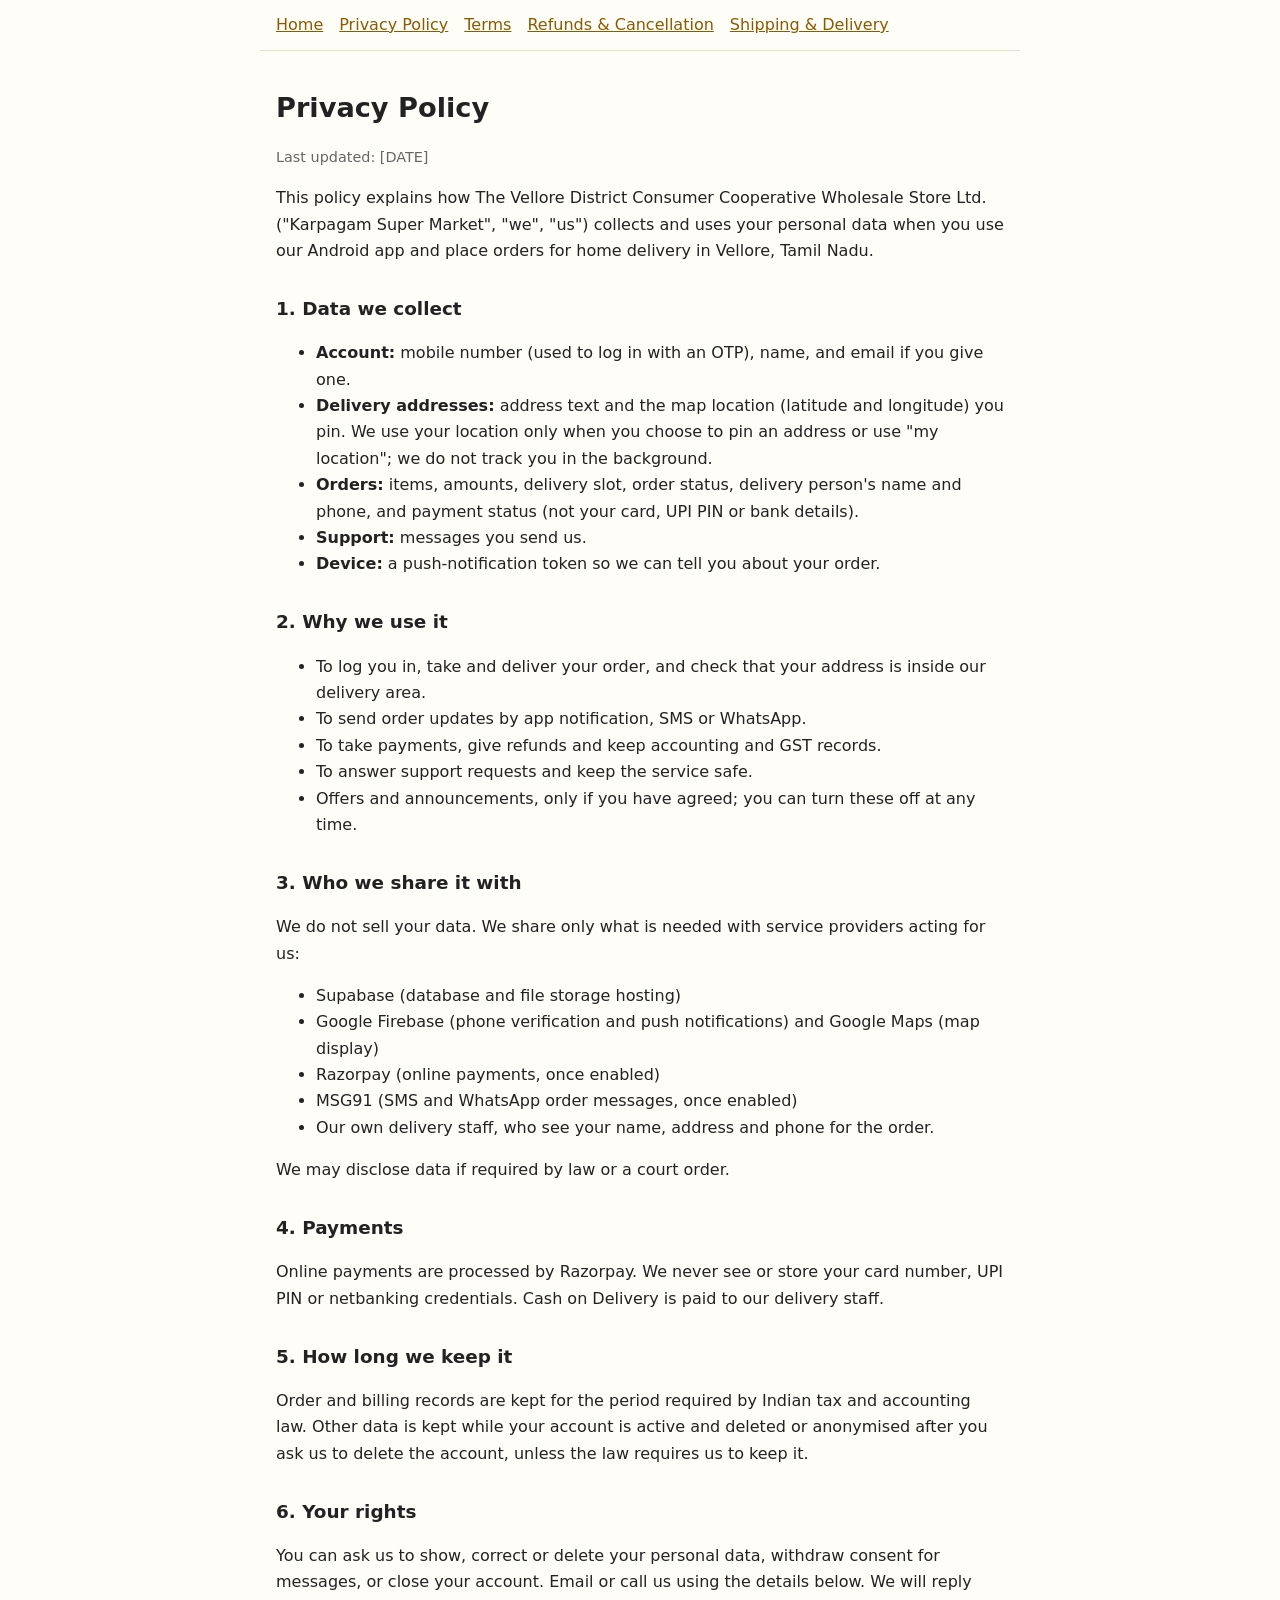
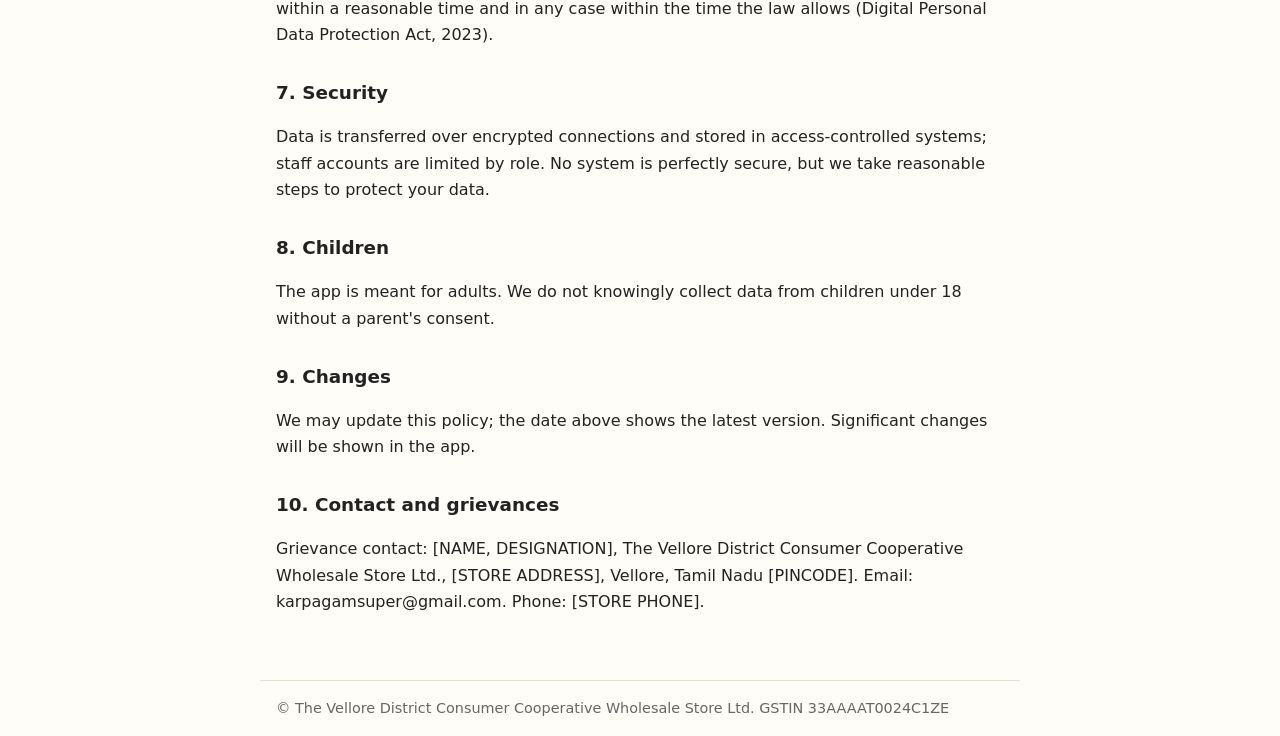
==== privacy-policy.html @ 53f0761e "Policy pages for Karpagam Super Market Co-Authored-By: Claude Sonnet 5.5 <noreply@anthropic.com>" ====
<!doctype html>
<html lang="en"><head><meta charset="utf-8"><meta name="viewport" content="width=device-width,initial-scale=1">
<title>Privacy Policy - Karpagam Super Market</title><link rel="stylesheet" href="style.css"></head><body>
<nav><a href="index.html">Home</a><a href="privacy-policy.html">Privacy Policy</a><a href="terms-and-conditions.html">Terms</a><a href="refund-cancellation-policy.html">Refunds &amp; Cancellation</a><a href="shipping-delivery-policy.html">Shipping &amp; Delivery</a></nav>
<main>
<h1>Privacy Policy</h1>
<p class="updated">Last updated: [DATE]</p>
<p>This policy explains how The Vellore District Consumer Cooperative Wholesale Store Ltd. ("Karpagam Super Market", "we", "us") collects and uses your personal data when you use our Android app and place orders for home delivery in Vellore, Tamil Nadu.</p>

<h2>1. Data we collect</h2>
<ul>
<li><strong>Account:</strong> mobile number (used to log in with an OTP), name, and email if you give one.</li>
<li><strong>Delivery addresses:</strong> address text and the map location (latitude and longitude) you pin. We use your location only when you choose to pin an address or use "my location"; we do not track you in the background.</li>
<li><strong>Orders:</strong> items, amounts, delivery slot, order status, delivery person's name and phone, and payment status (not your card, UPI PIN or bank details).</li>
<li><strong>Support:</strong> messages you send us.</li>
<li><strong>Device:</strong> a push-notification token so we can tell you about your order.</li>
</ul>

<h2>2. Why we use it</h2>
<ul>
<li>To log you in, take and deliver your order, and check that your address is inside our delivery area.</li>
<li>To send order updates by app notification, SMS or WhatsApp.</li>
<li>To take payments, give refunds and keep accounting and GST records.</li>
<li>To answer support requests and keep the service safe.</li>
<li>Offers and announcements, only if you have agreed; you can turn these off at any time.</li>
</ul>

<h2>3. Who we share it with</h2>
<p>We do not sell your data. We share only what is needed with service providers acting for us:</p>
<ul>
<li>Supabase (database and file storage hosting)</li>
<li>Google Firebase (phone verification and push notifications) and Google Maps (map display)</li>
<li>Razorpay (online payments, once enabled)</li>
<li>MSG91 (SMS and WhatsApp order messages, once enabled)</li>
<li>Our own delivery staff, who see your name, address and phone for the order.</li>
</ul>
<p>We may disclose data if required by law or a court order.</p>

<h2>4. Payments</h2>
<p>Online payments are processed by Razorpay. We never see or store your card number, UPI PIN or netbanking credentials. Cash on Delivery is paid to our delivery staff.</p>

<h2>5. How long we keep it</h2>
<p>Order and billing records are kept for the period required by Indian tax and accounting law. Other data is kept while your account is active and deleted or anonymised after you ask us to delete the account, unless the law requires us to keep it.</p>

<h2>6. Your rights</h2>
<p>You can ask us to show, correct or delete your personal data, withdraw consent for messages, or close your account. Email or call us using the details below. We will reply within a reasonable time and in any case within the time the law allows (Digital Personal Data Protection Act, 2023).</p>

<h2>7. Security</h2>
<p>Data is transferred over encrypted connections and stored in access-controlled systems; staff accounts are limited by role. No system is perfectly secure, but we take reasonable steps to protect your data.</p>

<h2>8. Children</h2>
<p>The app is meant for adults. We do not knowingly collect data from children under 18 without a parent's consent.</p>

<h2>9. Changes</h2>
<p>We may update this policy; the date above shows the latest version. Significant changes will be shown in the app.</p>

<h2>10. Contact and grievances</h2>
<p>Grievance contact: [NAME, DESIGNATION], The Vellore District Consumer Cooperative Wholesale Store Ltd., [STORE ADDRESS], Vellore, Tamil Nadu [PINCODE]. Email: karpagamsuper@gmail.com. Phone: [STORE PHONE].</p>
</main>
<footer>&copy; The Vellore District Consumer Cooperative Wholesale Store Ltd. GSTIN 33AAAAT0024C1ZE</footer>
</body></html>
---- style.css ----
:root { --bg:#fffdf7; --fg:#222; --muted:#666; --accent:#8a5a00; --line:#e6dfcc; }
@media (prefers-color-scheme: dark) { :root { --bg:#181611; --fg:#eee; --muted:#aaa; --accent:#e0b04a; --line:#3a352a; } }
* { box-sizing:border-box; }
body { margin:0; background:var(--bg); color:var(--fg); font:16px/1.65 system-ui,-apple-system,"Segoe UI",sans-serif; }
main { max-width:760px; margin:0 auto; padding:24px 16px 48px; }
nav { display:flex; flex-wrap:wrap; gap:8px 16px; padding:12px 16px; border-bottom:1px solid var(--line); max-width:760px; margin:0 auto; }
a { color:var(--accent); }
h1 { font-size:1.7rem; margin:.4em 0 .2em; }
h2 { font-size:1.15rem; margin:1.6em 0 .4em; }
.updated { color:var(--muted); font-size:.9rem; }
footer { max-width:760px; margin:0 auto; padding:16px; border-top:1px solid var(--line); color:var(--muted); font-size:.9rem; }
table { border-collapse:collapse; width:100%; }
th,td { border:1px solid var(--line); padding:8px; text-align:left; vertical-align:top; }
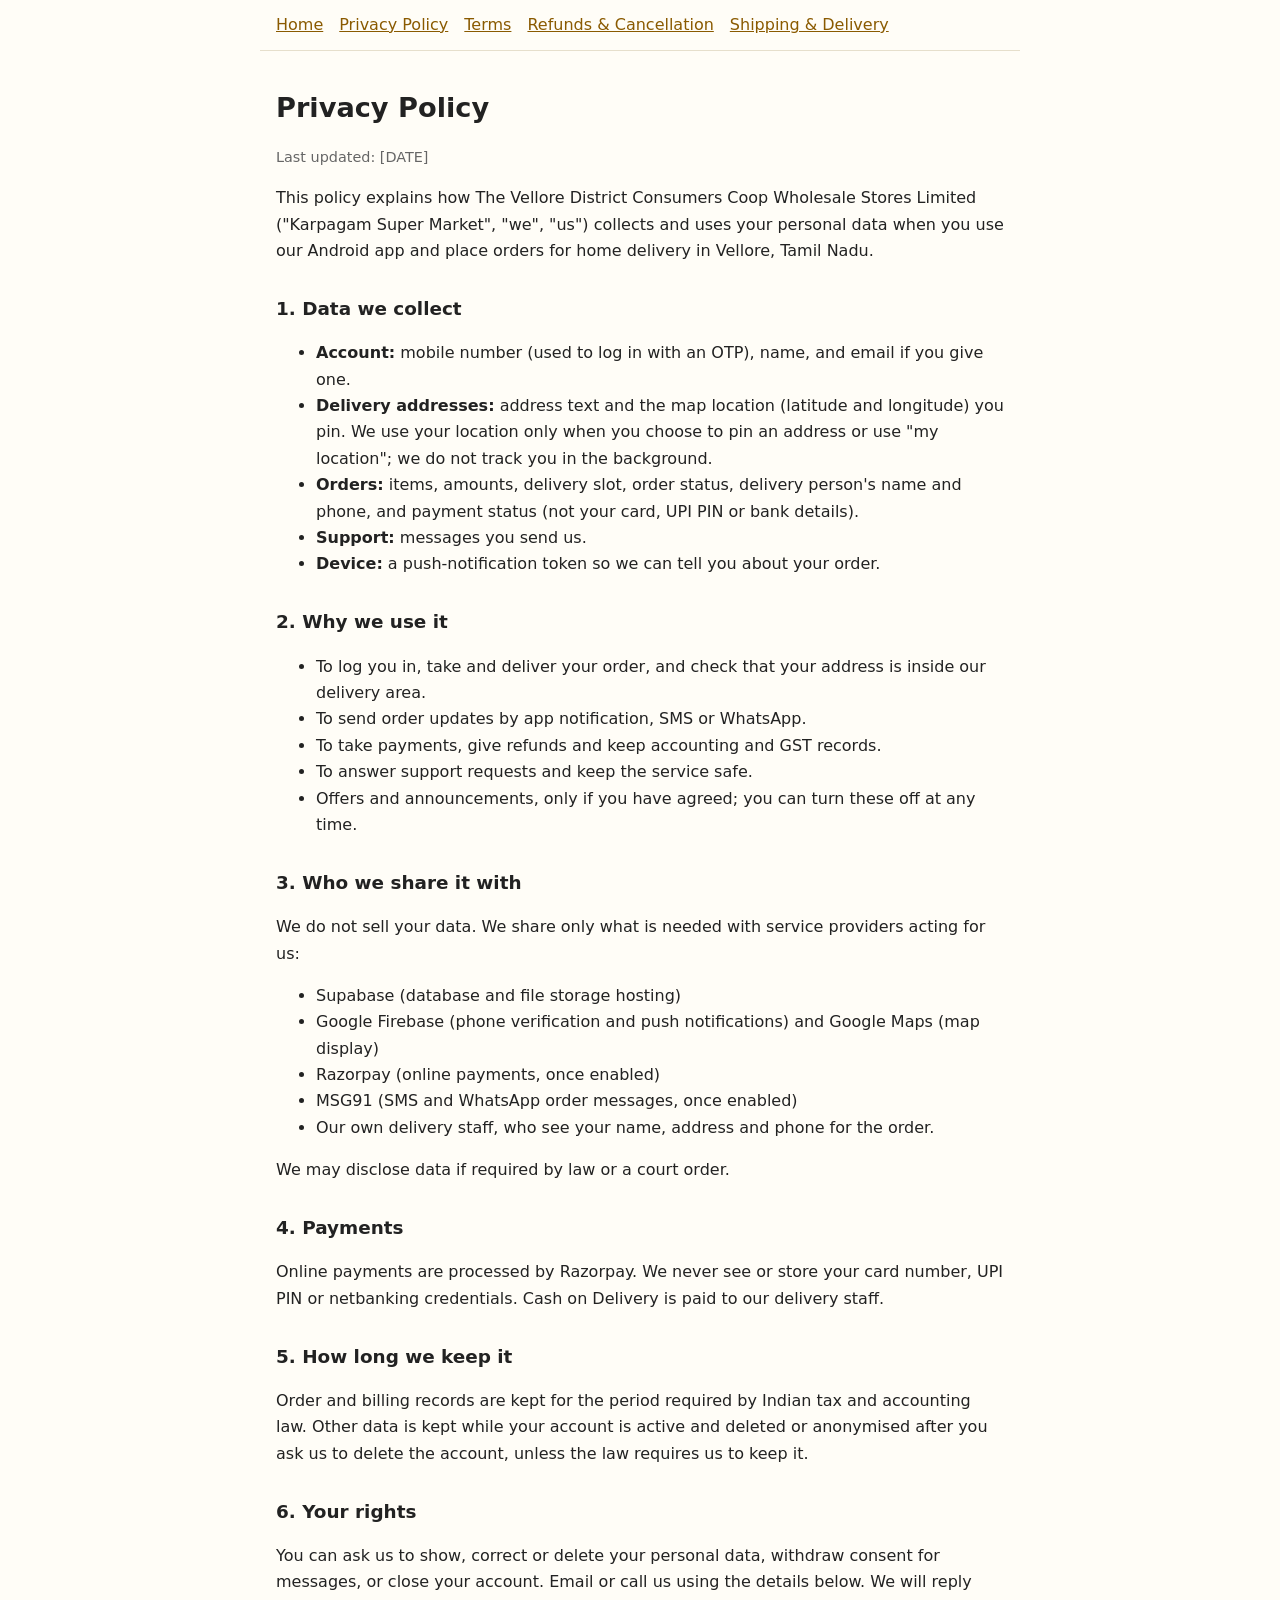
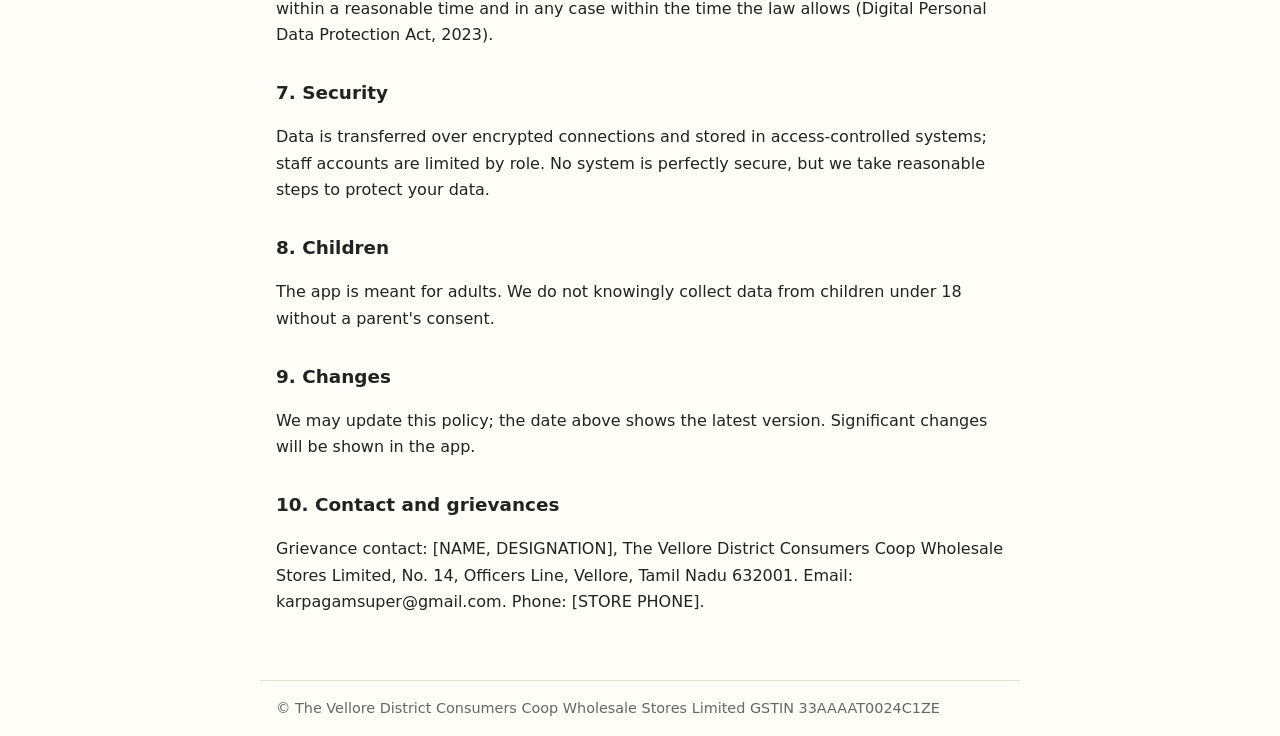
==== commit 82b99be0: "Fill store address and legal name Co-Authored-By: Claude Sonnet 5.5 <noreply@anthropic.com>" ====
--- a/privacy-policy.html
+++ b/privacy-policy.html
@@ -5,7 +5,7 @@
 <main>
 <h1>Privacy Policy</h1>
 <p class="updated">Last updated: [DATE]</p>
-<p>This policy explains how The Vellore District Consumer Cooperative Wholesale Store Ltd. ("Karpagam Super Market", "we", "us") collects and uses your personal data when you use our Android app and place orders for home delivery in Vellore, Tamil Nadu.</p>
+<p>This policy explains how The Vellore District Consumers Coop Wholesale Stores Limited ("Karpagam Super Market", "we", "us") collects and uses your personal data when you use our Android app and place orders for home delivery in Vellore, Tamil Nadu.</p>
 
 <h2>1. Data we collect</h2>
 <ul>
@@ -55,7 +55,7 @@
 <p>We may update this policy; the date above shows the latest version. Significant changes will be shown in the app.</p>
 
 <h2>10. Contact and grievances</h2>
-<p>Grievance contact: [NAME, DESIGNATION], The Vellore District Consumer Cooperative Wholesale Store Ltd., [STORE ADDRESS], Vellore, Tamil Nadu [PINCODE]. Email: karpagamsuper@gmail.com. Phone: [STORE PHONE].</p>
+<p>Grievance contact: [NAME, DESIGNATION], The Vellore District Consumers Coop Wholesale Stores Limited, No. 14, Officers Line, Vellore, Tamil Nadu 632001. Email: karpagamsuper@gmail.com. Phone: [STORE PHONE].</p>
 </main>
-<footer>&copy; The Vellore District Consumer Cooperative Wholesale Store Ltd. GSTIN 33AAAAT0024C1ZE</footer>
+<footer>&copy; The Vellore District Consumers Coop Wholesale Stores Limited GSTIN 33AAAAT0024C1ZE</footer>
 </body></html>
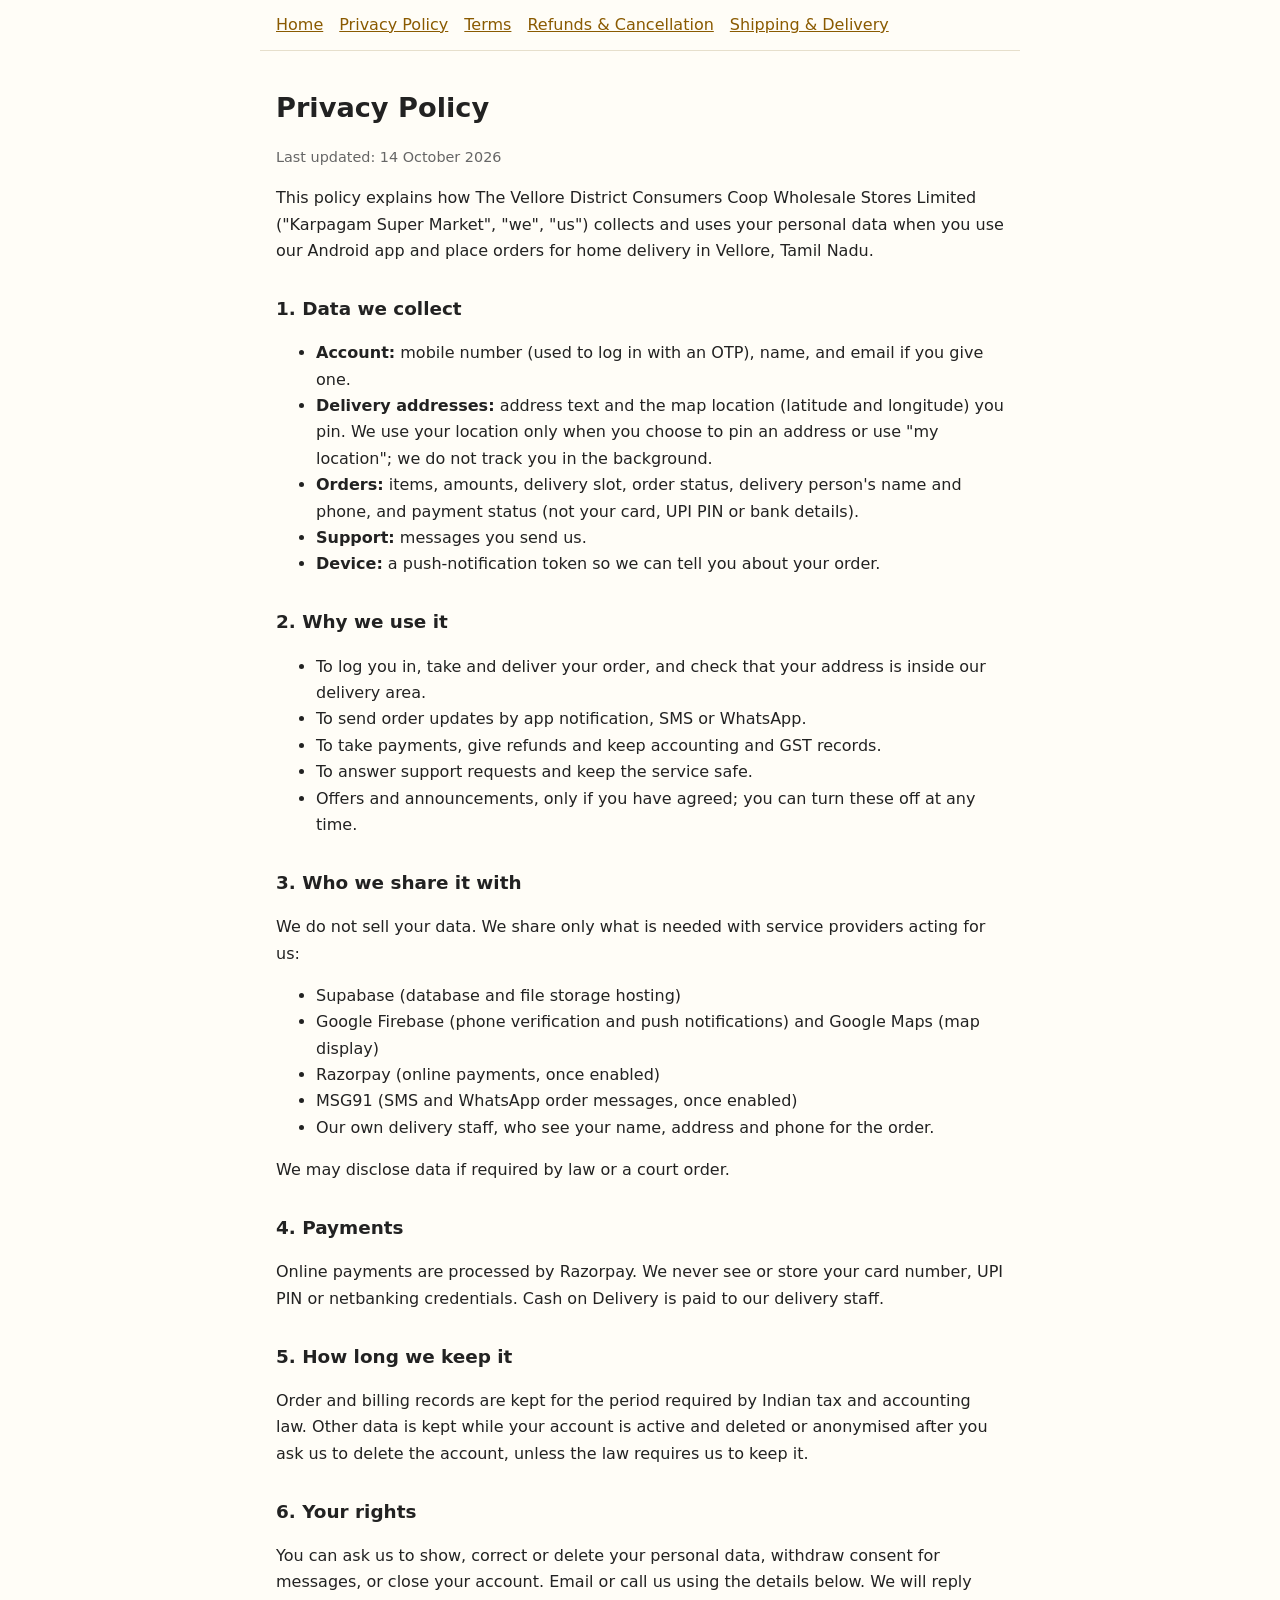
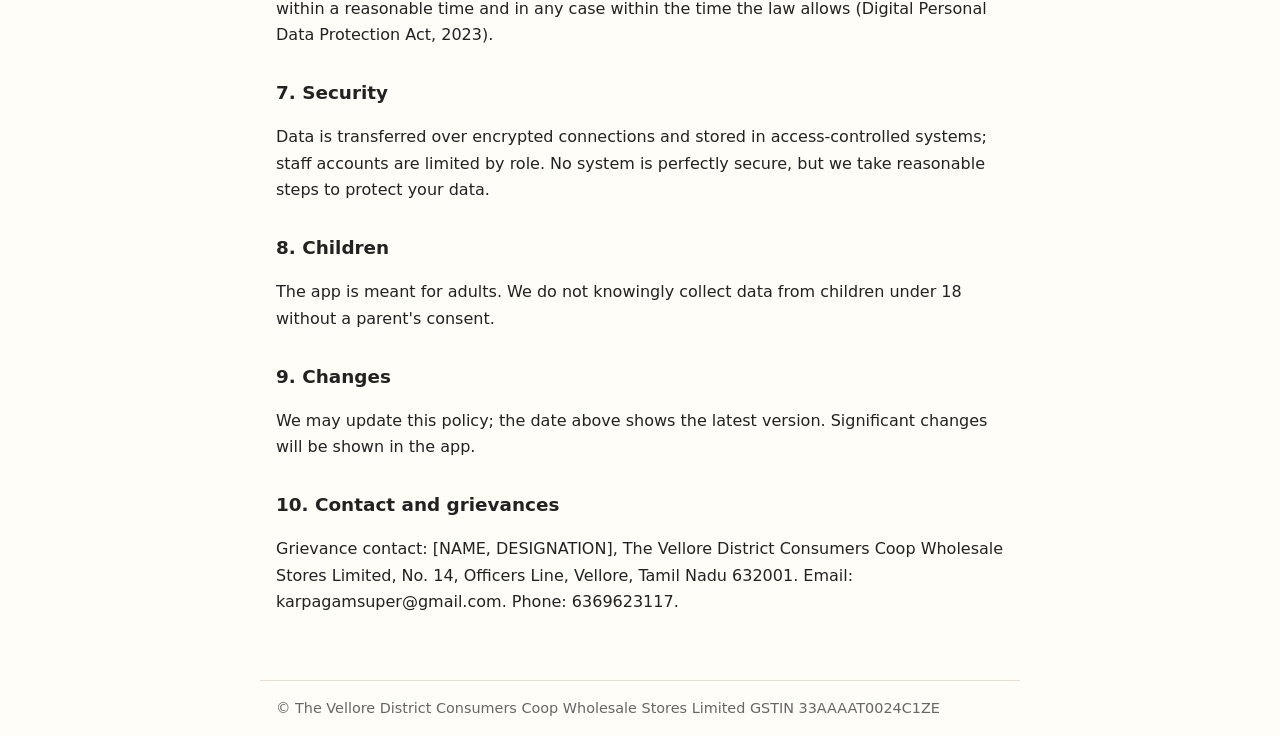
==== commit ee689882: "Fill store phone, hours and date Co-Authored-By: Claude Sonnet 5.5 <noreply@anthropic.com>" ====
--- a/privacy-policy.html
+++ b/privacy-policy.html
@@ -4,7 +4,7 @@
 <nav><a href="index.html">Home</a><a href="privacy-policy.html">Privacy Policy</a><a href="terms-and-conditions.html">Terms</a><a href="refund-cancellation-policy.html">Refunds &amp; Cancellation</a><a href="shipping-delivery-policy.html">Shipping &amp; Delivery</a></nav>
 <main>
 <h1>Privacy Policy</h1>
-<p class="updated">Last updated: [DATE]</p>
+<p class="updated">Last updated: 14 October 2026</p>
 <p>This policy explains how The Vellore District Consumers Coop Wholesale Stores Limited ("Karpagam Super Market", "we", "us") collects and uses your personal data when you use our Android app and place orders for home delivery in Vellore, Tamil Nadu.</p>
 
 <h2>1. Data we collect</h2>
@@ -55,7 +55,7 @@
 <p>We may update this policy; the date above shows the latest version. Significant changes will be shown in the app.</p>
 
 <h2>10. Contact and grievances</h2>
-<p>Grievance contact: [NAME, DESIGNATION], The Vellore District Consumers Coop Wholesale Stores Limited, No. 14, Officers Line, Vellore, Tamil Nadu 632001. Email: karpagamsuper@gmail.com. Phone: [STORE PHONE].</p>
+<p>Grievance contact: [NAME, DESIGNATION], The Vellore District Consumers Coop Wholesale Stores Limited, No. 14, Officers Line, Vellore, Tamil Nadu 632001. Email: karpagamsuper@gmail.com. Phone: 6369623117.</p>
 </main>
 <footer>&copy; The Vellore District Consumers Coop Wholesale Stores Limited GSTIN 33AAAAT0024C1ZE</footer>
 </body></html>
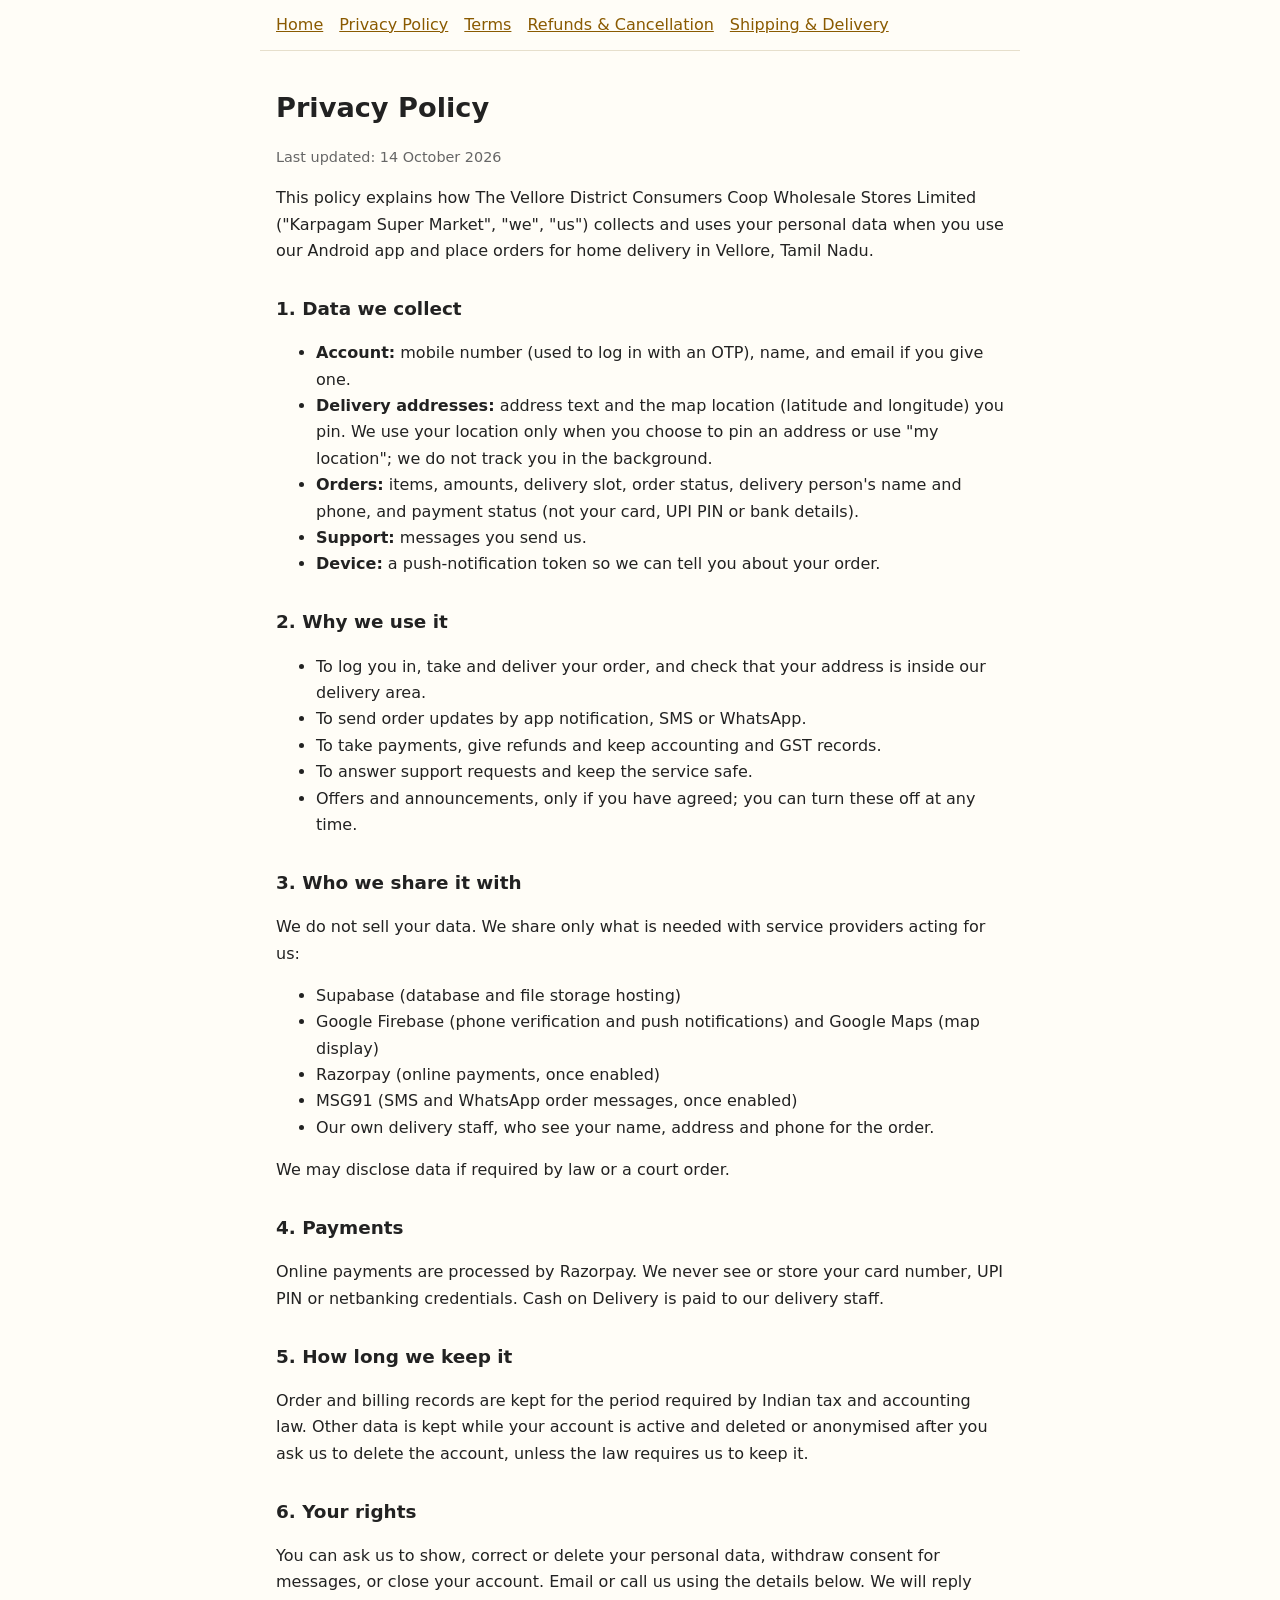
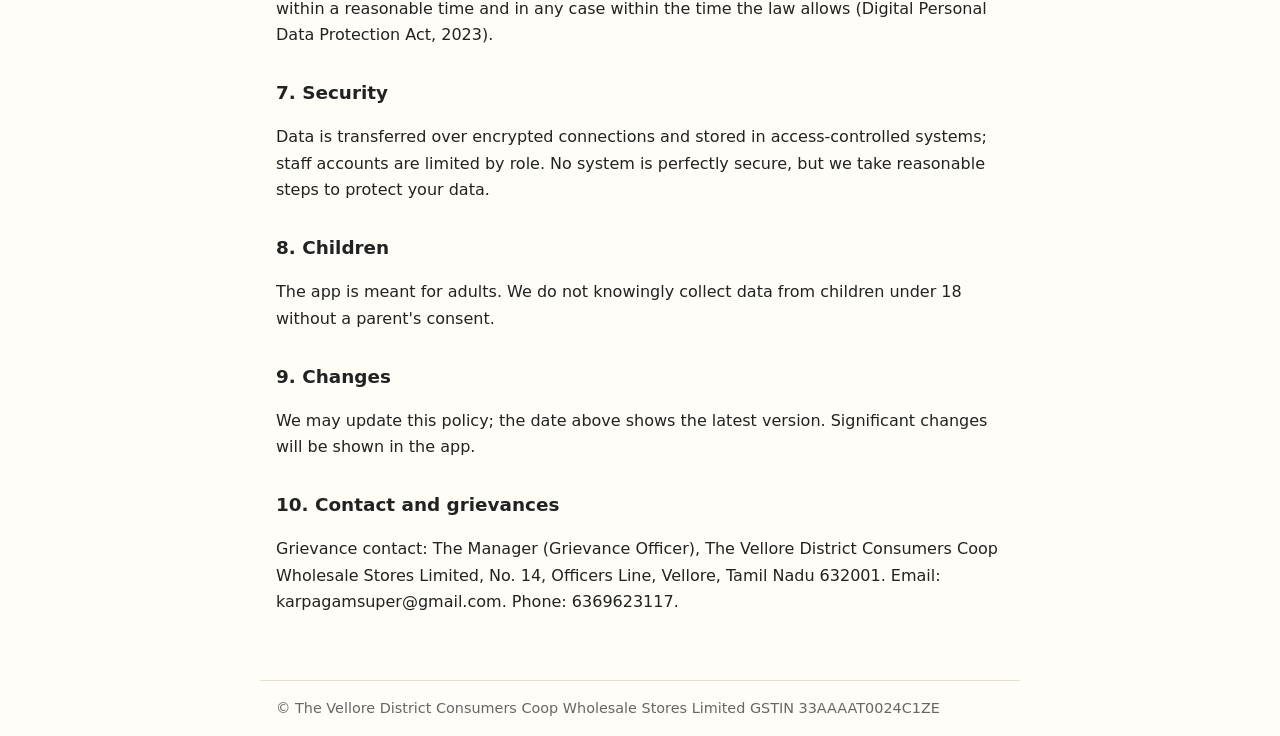
==== commit 200be5ba: "Remove last placeholders Co-Authored-By: Claude Sonnet 5.5 <noreply@anthropic.com>" ====
--- a/privacy-policy.html
+++ b/privacy-policy.html
@@ -55,7 +55,7 @@
 <p>We may update this policy; the date above shows the latest version. Significant changes will be shown in the app.</p>
 
 <h2>10. Contact and grievances</h2>
-<p>Grievance contact: [NAME, DESIGNATION], The Vellore District Consumers Coop Wholesale Stores Limited, No. 14, Officers Line, Vellore, Tamil Nadu 632001. Email: karpagamsuper@gmail.com. Phone: 6369623117.</p>
+<p>Grievance contact: The Manager (Grievance Officer), The Vellore District Consumers Coop Wholesale Stores Limited, No. 14, Officers Line, Vellore, Tamil Nadu 632001. Email: karpagamsuper@gmail.com. Phone: 6369623117.</p>
 </main>
 <footer>&copy; The Vellore District Consumers Coop Wholesale Stores Limited GSTIN 33AAAAT0024C1ZE</footer>
 </body></html>
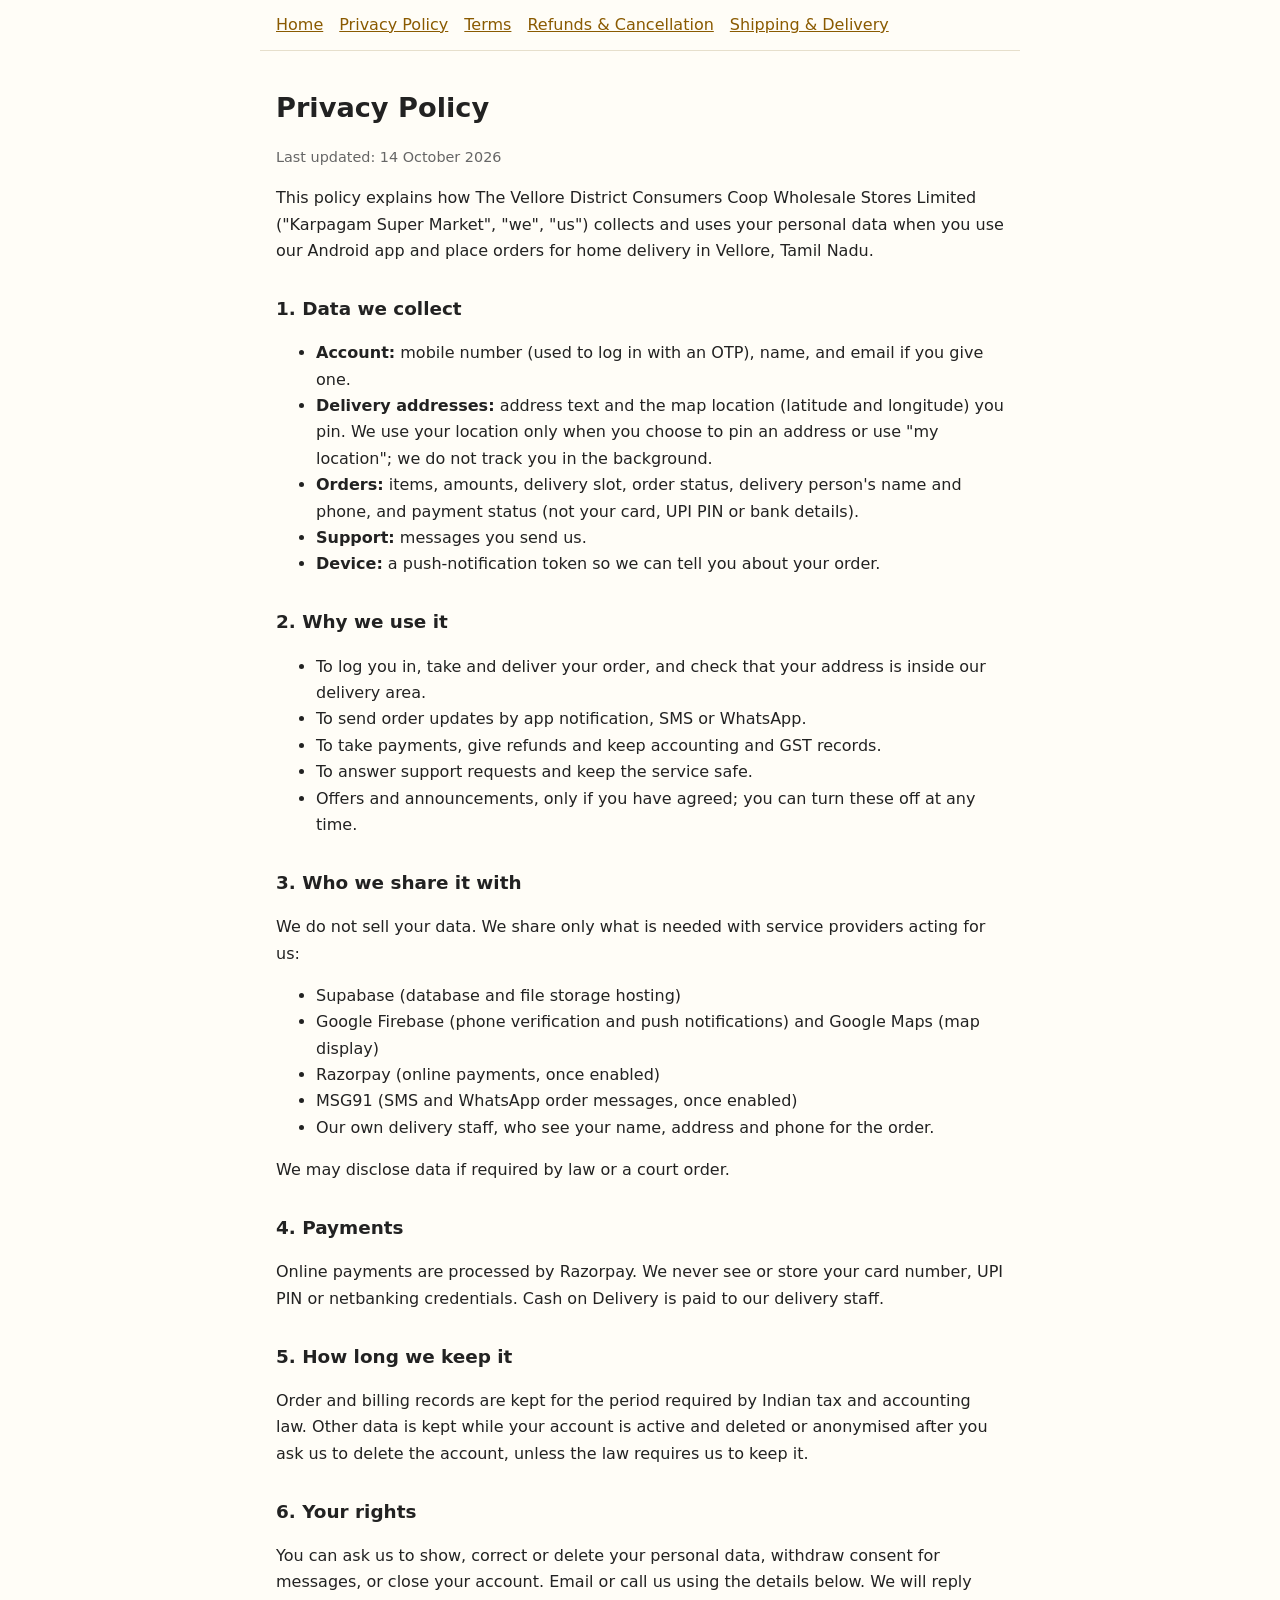
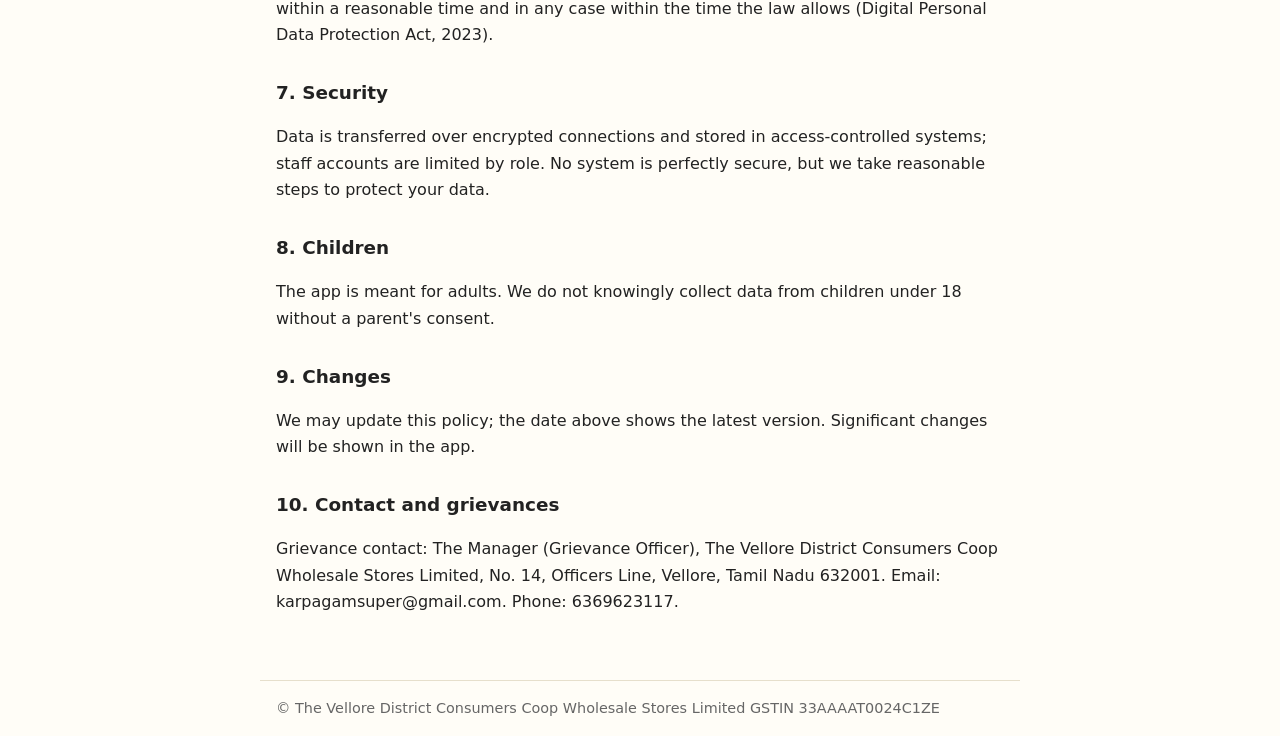
==== commit 8a00dca8: "Add store.js and update policy pages" ====
--- a/privacy-policy.html
+++ b/privacy-policy.html
@@ -55,7 +55,8 @@
 <p>We may update this policy; the date above shows the latest version. Significant changes will be shown in the app.</p>
 
 <h2>10. Contact and grievances</h2>
-<p>Grievance contact: The Manager (Grievance Officer), The Vellore District Consumers Coop Wholesale Stores Limited, No. 14, Officers Line, Vellore, Tamil Nadu 632001. Email: karpagamsuper@gmail.com. Phone: 6369623117.</p>
+<p>Grievance contact: The Manager (Grievance Officer), The Vellore District Consumers Coop Wholesale Stores Limited, <span data-store="address">No. 14, Officers Line, Vellore, Tamil Nadu 632001</span>. Email: <span data-store="email">karpagamsuper@gmail.com</span>. Phone: <span data-store="phone">6369623117</span>.</p>
 </main>
 <footer>&copy; The Vellore District Consumers Coop Wholesale Stores Limited GSTIN 33AAAAT0024C1ZE</footer>
+<script src="store.js"></script>
 </body></html>
